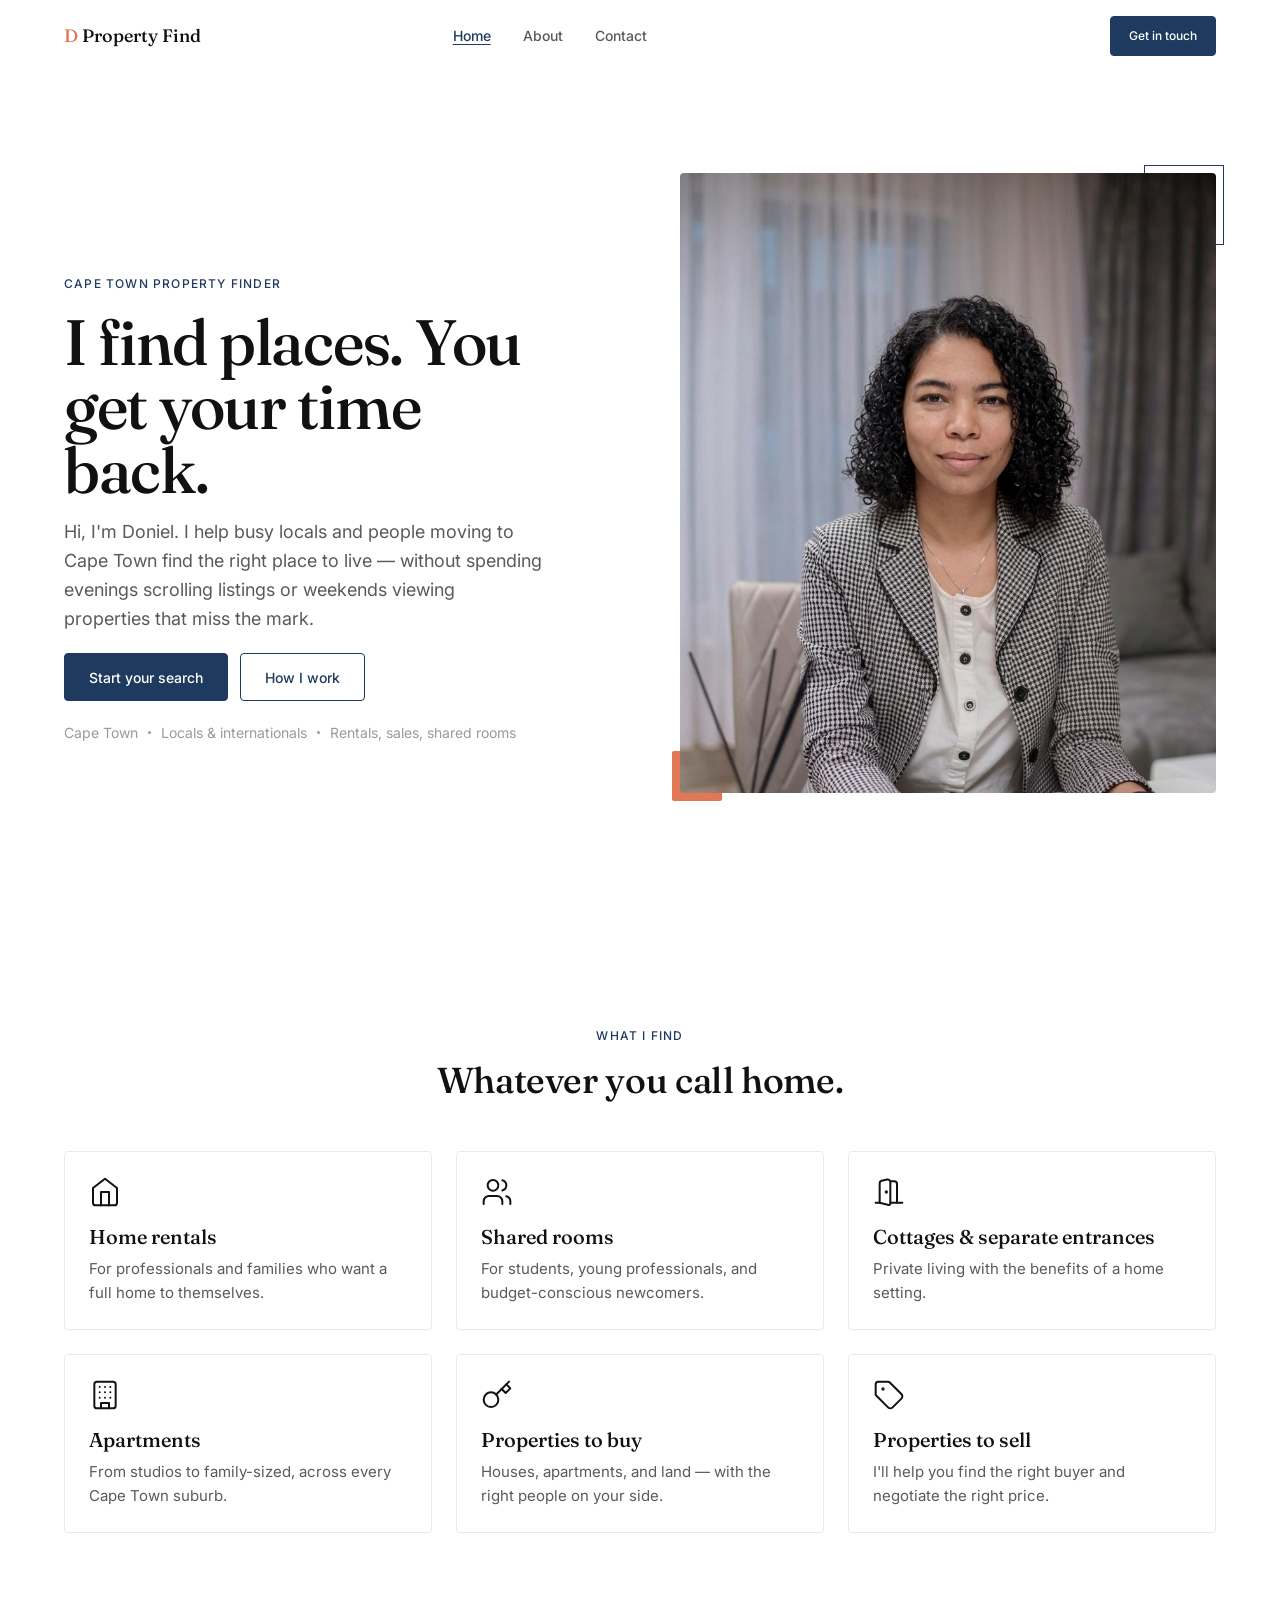
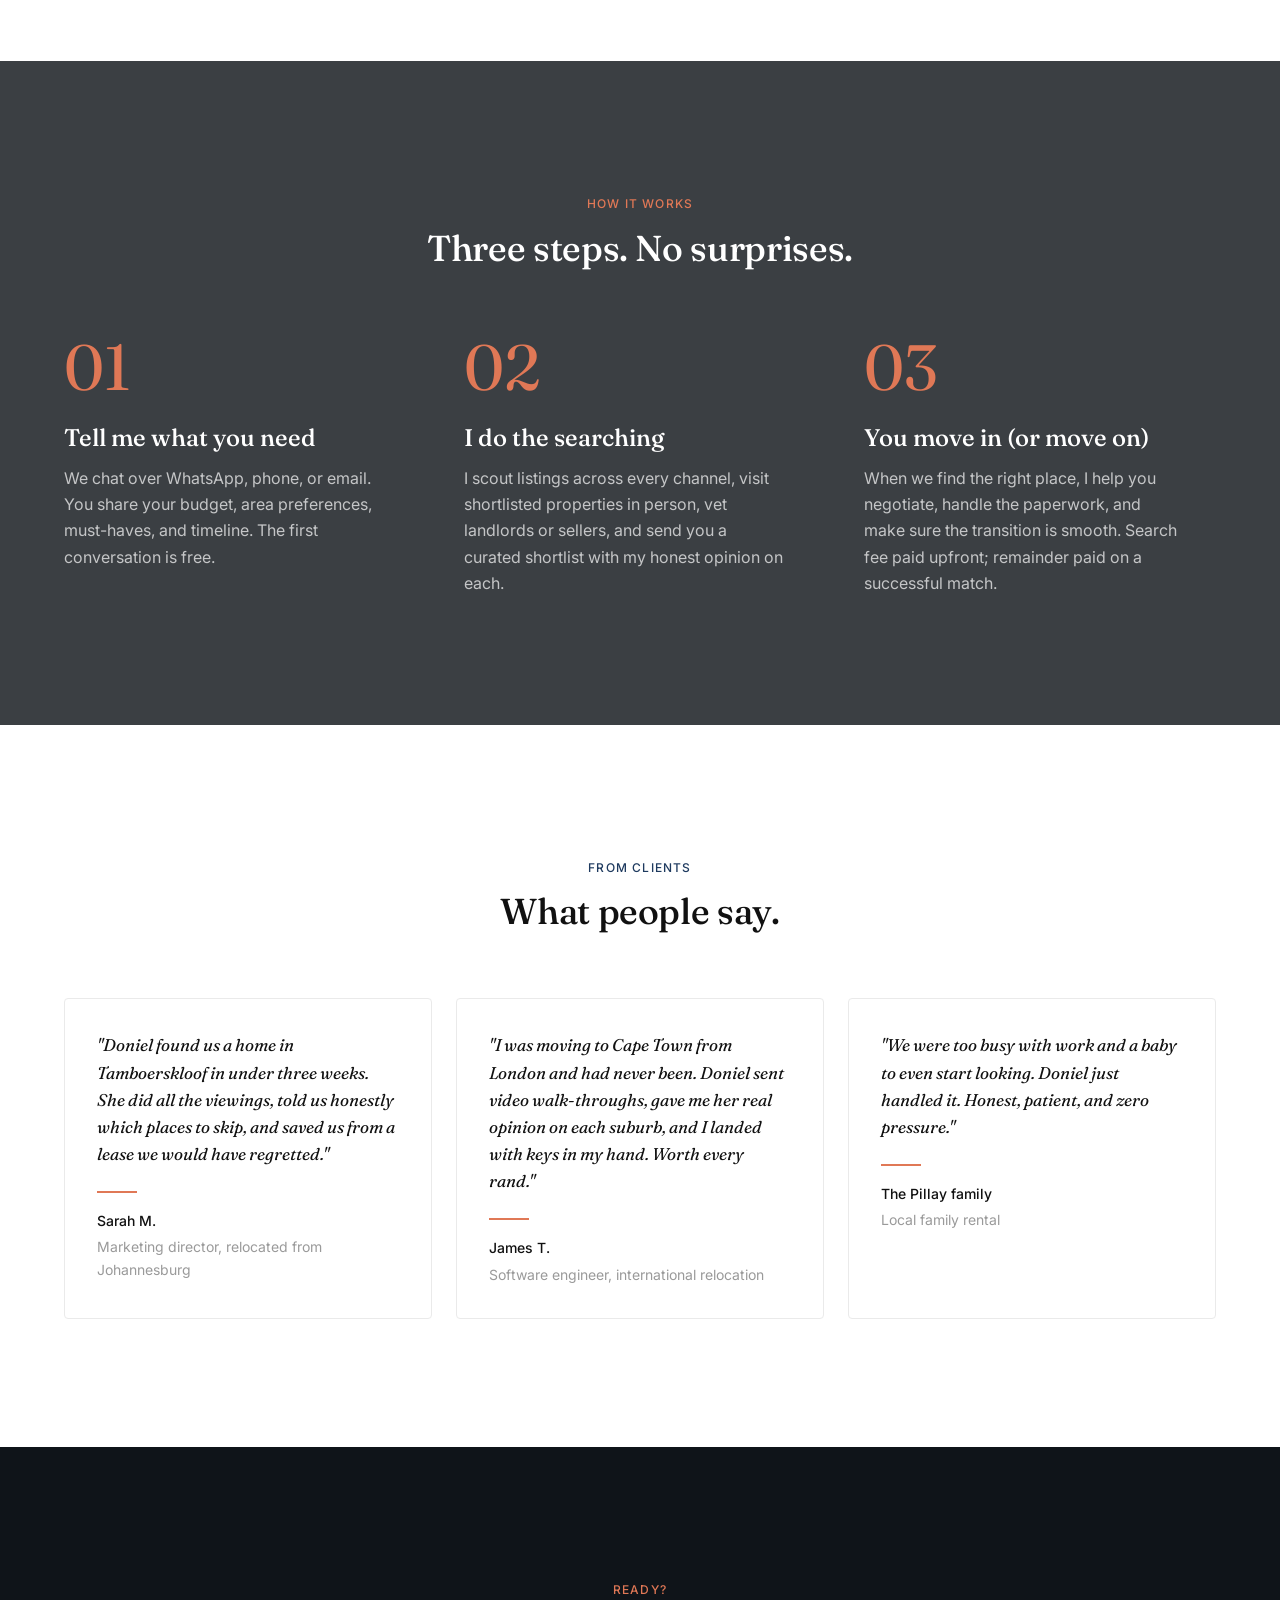
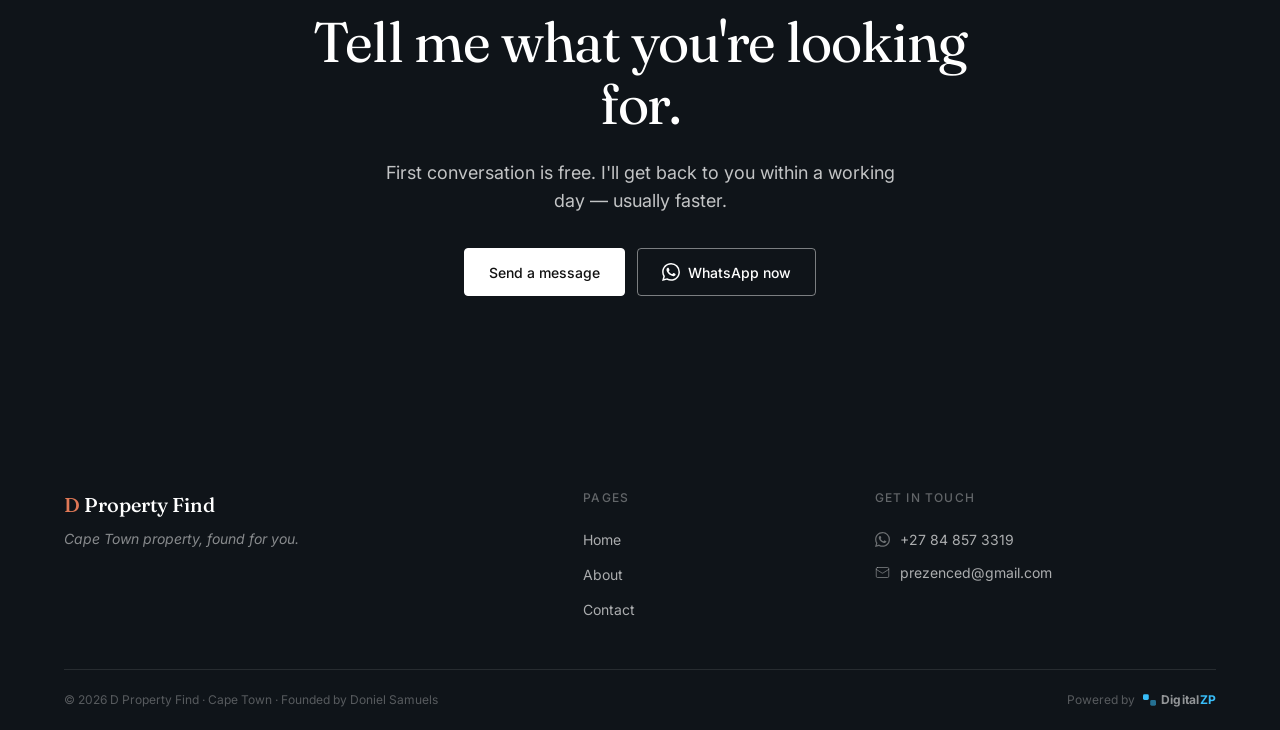
==== index.html @ 410ff862 "Initial commit: D Property Find static site Co-Authored-By: Claude Sonnet 4.6 <noreply@anthropic.com" ====
<!DOCTYPE html>
<html lang="en">
<head>
  <meta charset="UTF-8">
  <meta name="viewport" content="width=device-width, initial-scale=1.0">
  <title>D Property Find — Cape Town Property Search</title>
  <meta name="description" content="Doniel Samuels finds properties in Cape Town for you — rentals, shared rooms, apartments, homes to buy or sell. No searching, no stress.">

  <!-- Open Graph -->
  <meta property="og:type" content="website">
  <meta property="og:title" content="D Property Find — Cape Town Property Search">
  <meta property="og:description" content="Doniel personally finds properties for you in Cape Town. Rentals, shared rooms, apartments, homes to buy or sell. First conversation free.">
  <meta property="og:url" content="https://dspropertyfinder.co.za/">
  <meta property="og:image" content="https://images.pexels.com/photos/3769021/pexels-photo-3769021.jpeg?auto=compress&cs=tinysrgb&w=1200">

  <!-- Twitter Card -->
  <meta name="twitter:card" content="summary_large_image">
  <meta name="twitter:title" content="D Property Find — Cape Town Property Search">
  <meta name="twitter:description" content="Doniel personally finds properties for you in Cape Town. First conversation free.">

  <!-- Google Fonts -->
  <link rel="preconnect" href="https://fonts.googleapis.com">
  <link rel="preconnect" href="https://fonts.gstatic.com" crossorigin>
  <link href="https://fonts.googleapis.com/css2?family=Fraunces:opsz,wght@9..144,400;9..144,500;9..144,600&family=Inter:wght@400;500;600&display=swap" rel="stylesheet">

  <link rel="stylesheet" href="styles.css">

  <!-- Structured Data — LocalBusiness -->
  <script type="application/ld+json">
  {
    "@context": "https://schema.org",
    "@type": "LocalBusiness",
    "name": "D Property Find",
    "description": "Doniel Samuels personally finds properties in Cape Town — rentals, shared rooms, apartments, and homes to buy or sell.",
    "founder": {
      "@type": "Person",
      "name": "Doniel Samuels"
    },
    "telephone": "+27848573319",
    "email": "prezenced@gmail.com",
    "address": {
      "@type": "PostalAddress",
      "addressLocality": "Cape Town",
      "addressCountry": "ZA"
    },
    "areaServed": "Cape Town",
    "url": "https://dspropertyfinder.co.za/"
  }
  </script>
</head>
<body>

  <!-- ═══ NAVIGATION ═══ -->
  <header class="site-nav" id="site-nav">
    <div class="container nav-inner">
      <a href="index.html" class="nav-logo" aria-label="D Property Find — home">
        <span class="brand-d">D</span>&nbsp;Property Find
      </a>
      <nav class="nav-links" aria-label="Main navigation">
        <a href="index.html" class="nav-link active">Home</a>
        <a href="about.html" class="nav-link">About</a>
        <a href="contact.html" class="nav-link">Contact</a>
      </nav>
      <a href="contact.html" class="btn btn-primary btn-sm nav-cta">Get in touch</a>
      <button class="nav-hamburger" id="nav-hamburger" aria-label="Open menu" aria-expanded="false">
        <svg xmlns="http://www.w3.org/2000/svg" width="24" height="24" viewBox="0 0 24 24" fill="none" stroke="currentColor" stroke-width="1.5" stroke-linecap="round" stroke-linejoin="round" aria-hidden="true">
          <line x1="4" x2="20" y1="6" y2="6"/><line x1="4" x2="20" y1="12" y2="12"/><line x1="4" x2="20" y1="18" y2="18"/>
        </svg>
      </button>
    </div>
  </header>

  <!-- ═══ MOBILE MENU ═══ -->
  <div class="mobile-menu" id="mobile-menu" aria-hidden="true" role="dialog" aria-label="Navigation menu">
    <button class="mobile-menu-close" id="mobile-menu-close" aria-label="Close menu">
      <svg xmlns="http://www.w3.org/2000/svg" width="24" height="24" viewBox="0 0 24 24" fill="none" stroke="currentColor" stroke-width="1.5" stroke-linecap="round" stroke-linejoin="round" aria-hidden="true">
        <path d="M18 6 6 18"/><path d="m6 6 12 12"/>
      </svg>
    </button>
    <nav aria-label="Mobile navigation">
      <a href="index.html">Home</a>
      <a href="about.html">About</a>
      <a href="contact.html">Contact</a>
    </nav>
    <div class="mobile-menu-bottom">
      <a href="contact.html" class="btn btn-primary">Get in touch</a>
    </div>
  </div>

  <main>

    <!-- ═══ SECTION 1: HERO ═══ -->
    <section class="hero" aria-labelledby="hero-headline">
      <div class="container">
        <div class="hero-inner">

          <!-- Text column -->
          <div class="hero-text">
            <span class="kicker hero-kicker">Cape Town Property Finder</span>
            <h1 class="hero-headline" id="hero-headline">I find places. You get your time back.</h1>
            <p class="hero-subhead">Hi, I'm Doniel. I help busy locals and people moving to Cape Town find the right place to live — without spending evenings scrolling listings or weekends viewing properties that miss the mark.</p>
            <div class="hero-ctas">
              <a href="contact.html" class="btn btn-primary">Start your search</a>
              <a href="about.html" class="btn btn-secondary">How I work</a>
            </div>
            <p class="hero-tagline">
              <span>Cape Town</span>
              <span class="hero-tagline-sep" aria-hidden="true"></span>
              <span>Locals &amp; internationals</span>
              <span class="hero-tagline-sep" aria-hidden="true"></span>
              <span>Rentals, sales, shared rooms</span>
            </p>
          </div>

          <!-- Image column -->
          <div class="hero-image-col">
            <div class="hero-image-accent" aria-hidden="true"></div>
            <div class="hero-image-frame" aria-hidden="true"></div>
            <div class="hero-image-wrap">
              <img
                src="assets/D's image.png"
                alt="Doniel Samuels, founder of D Property Find"
                loading="eager"
              >
            </div>
          </div>

        </div>
      </div>
    </section>

    <!-- ═══ SECTION 2: WHAT I FIND ═══ -->
    <section class="section" aria-labelledby="property-types-heading">
      <div class="container">
        <header class="section-header reveal">
          <span class="kicker">What I Find</span>
          <h2 id="property-types-heading">Whatever you call home.</h2>
        </header>

        <div class="property-grid">

          <article class="card reveal">
            <div class="card-icon" aria-hidden="true">
              <svg xmlns="http://www.w3.org/2000/svg" width="32" height="32" viewBox="0 0 24 24" fill="none" stroke="currentColor" stroke-width="1.5" stroke-linecap="round" stroke-linejoin="round">
                <path d="m3 9 9-7 9 7v11a2 2 0 0 1-2 2H5a2 2 0 0 1-2-2z"/>
                <polyline points="9 22 9 12 15 12 15 22"/>
              </svg>
            </div>
            <h3 class="card-title">Home rentals</h3>
            <p class="card-desc">For professionals and families who want a full home to themselves.</p>
          </article>

          <article class="card reveal">
            <div class="card-icon" aria-hidden="true">
              <svg xmlns="http://www.w3.org/2000/svg" width="32" height="32" viewBox="0 0 24 24" fill="none" stroke="currentColor" stroke-width="1.5" stroke-linecap="round" stroke-linejoin="round">
                <path d="M16 21v-2a4 4 0 0 0-4-4H6a4 4 0 0 0-4 4v2"/>
                <circle cx="9" cy="7" r="4"/>
                <path d="M22 21v-2a4 4 0 0 0-3-3.87"/>
                <path d="M16 3.13a4 4 0 0 1 0 7.75"/>
              </svg>
            </div>
            <h3 class="card-title">Shared rooms</h3>
            <p class="card-desc">For students, young professionals, and budget-conscious newcomers.</p>
          </article>

          <article class="card reveal">
            <div class="card-icon" aria-hidden="true">
              <svg xmlns="http://www.w3.org/2000/svg" width="32" height="32" viewBox="0 0 24 24" fill="none" stroke="currentColor" stroke-width="1.5" stroke-linecap="round" stroke-linejoin="round">
                <path d="M13 4h3a2 2 0 0 1 2 2v14"/>
                <path d="M2 20h3"/>
                <path d="M13 20h9"/>
                <circle cx="10" cy="12" r="0.5" fill="currentColor"/>
                <path d="M13 4.562v16.157a1 1 0 0 1-1.242.97L5 20V5.562a2 2 0 0 1 1.515-1.94l4-1A2 2 0 0 1 13 4.561z"/>
              </svg>
            </div>
            <h3 class="card-title">Cottages &amp; separate entrances</h3>
            <p class="card-desc">Private living with the benefits of a home setting.</p>
          </article>

          <article class="card reveal">
            <div class="card-icon" aria-hidden="true">
              <svg xmlns="http://www.w3.org/2000/svg" width="32" height="32" viewBox="0 0 24 24" fill="none" stroke="currentColor" stroke-width="1.5" stroke-linecap="round" stroke-linejoin="round">
                <rect width="16" height="20" x="4" y="2" rx="2"/>
                <path d="M9 22v-4h6v4"/>
                <path d="M8 6h.01"/><path d="M16 6h.01"/><path d="M12 6h.01"/>
                <path d="M12 10h.01"/><path d="M12 14h.01"/>
                <path d="M16 10h.01"/><path d="M16 14h.01"/>
                <path d="M8 10h.01"/><path d="M8 14h.01"/>
              </svg>
            </div>
            <h3 class="card-title">Apartments</h3>
            <p class="card-desc">From studios to family-sized, across every Cape Town suburb.</p>
          </article>

          <article class="card reveal">
            <div class="card-icon" aria-hidden="true">
              <svg xmlns="http://www.w3.org/2000/svg" width="32" height="32" viewBox="0 0 24 24" fill="none" stroke="currentColor" stroke-width="1.5" stroke-linecap="round" stroke-linejoin="round">
                <circle cx="7.5" cy="15.5" r="5.5"/>
                <path d="m21 2-9.6 9.6"/>
                <path d="m15.5 7.5 3 3L22 7l-3-3"/>
              </svg>
            </div>
            <h3 class="card-title">Properties to buy</h3>
            <p class="card-desc">Houses, apartments, and land — with the right people on your side.</p>
          </article>

          <article class="card reveal">
            <div class="card-icon" aria-hidden="true">
              <svg xmlns="http://www.w3.org/2000/svg" width="32" height="32" viewBox="0 0 24 24" fill="none" stroke="currentColor" stroke-width="1.5" stroke-linecap="round" stroke-linejoin="round">
                <path d="M12.586 2.586A2 2 0 0 0 11.172 2H4a2 2 0 0 0-2 2v7.172a2 2 0 0 0 .586 1.414l8.704 8.704a2.426 2.426 0 0 0 3.42 0l6.58-6.58a2.426 2.426 0 0 0 0-3.42z"/>
                <circle cx="7.5" cy="7.5" r="0.5" fill="currentColor"/>
              </svg>
            </div>
            <h3 class="card-title">Properties to sell</h3>
            <p class="card-desc">I'll help you find the right buyer and negotiate the right price.</p>
          </article>

        </div>
      </div>
    </section>

    <!-- ═══ SECTION 3: HOW IT WORKS ═══ -->
    <section class="section section--photo" aria-labelledby="how-it-works-heading">
      <div class="container">
        <header class="section-header reveal">
          <span class="kicker">How It Works</span>
          <h2 id="how-it-works-heading">Three steps. No surprises.</h2>
        </header>

        <div class="steps-grid">

          <div class="reveal">
            <p class="step-number" aria-hidden="true">01</p>
            <h3 class="step-title">Tell me what you need</h3>
            <p class="step-desc">We chat over WhatsApp, phone, or email. You share your budget, area preferences, must-haves, and timeline. The first conversation is free.</p>
          </div>

          <div class="reveal">
            <p class="step-number" aria-hidden="true">02</p>
            <h3 class="step-title">I do the searching</h3>
            <p class="step-desc">I scout listings across every channel, visit shortlisted properties in person, vet landlords or sellers, and send you a curated shortlist with my honest opinion on each.</p>
          </div>

          <div class="reveal">
            <p class="step-number" aria-hidden="true">03</p>
            <h3 class="step-title">You move in (or move on)</h3>
            <p class="step-desc">When we find the right place, I help you negotiate, handle the paperwork, and make sure the transition is smooth. Search fee paid upfront; remainder paid on a successful match.</p>
          </div>

        </div>
      </div>
    </section>

    <!-- ═══ SECTION 4: TESTIMONIALS ═══ -->
    <!-- TODO: Replace with real client quotes -->
    <section class="section" aria-labelledby="testimonials-heading">
      <div class="container">
        <header class="section-header reveal">
          <span class="kicker">From Clients</span>
          <h2 id="testimonials-heading">What people say.</h2>
        </header>

        <div class="testimonials-grid">

          <article class="testimonial-card reveal">
            <blockquote class="testimonial-quote">
              "Doniel found us a home in Tamboerskloof in under three weeks. She did all the viewings, told us honestly which places to skip, and saved us from a lease we would have regretted."
            </blockquote>
            <div class="testimonial-divider" aria-hidden="true"></div>
            <p class="testimonial-name">Sarah M.</p>
            <p class="testimonial-context">Marketing director, relocated from Johannesburg</p>
          </article>

          <article class="testimonial-card reveal">
            <blockquote class="testimonial-quote">
              "I was moving to Cape Town from London and had never been. Doniel sent video walk-throughs, gave me her real opinion on each suburb, and I landed with keys in my hand. Worth every rand."
            </blockquote>
            <div class="testimonial-divider" aria-hidden="true"></div>
            <p class="testimonial-name">James T.</p>
            <p class="testimonial-context">Software engineer, international relocation</p>
          </article>

          <article class="testimonial-card reveal">
            <blockquote class="testimonial-quote">
              "We were too busy with work and a baby to even start looking. Doniel just handled it. Honest, patient, and zero pressure."
            </blockquote>
            <div class="testimonial-divider" aria-hidden="true"></div>
            <p class="testimonial-name">The Pillay family</p>
            <p class="testimonial-context">Local family rental</p>
          </article>

        </div>
      </div>
    </section>

    <!-- ═══ SECTION 5: FINAL CTA ═══ -->
    <section class="section section--dark" aria-labelledby="final-cta-heading">
      <div class="container">
        <div class="final-cta">
          <span class="kicker">Ready?</span>
          <h2 class="final-cta-headline" id="final-cta-heading">Tell me what you're looking for.</h2>
          <p class="final-cta-subhead">First conversation is free. I'll get back to you within a working day — usually faster.</p>
          <div class="final-cta-buttons">
            <a href="contact.html" class="btn btn-light">Send a message</a>
            <a href="https://wa.me/27848573319?text=Hi%20Doniel%2C%20I%20found%20you%20through%20your%20website." class="btn btn-outline-light" target="_blank" rel="noopener noreferrer">
              <svg xmlns="http://www.w3.org/2000/svg" width="18" height="18" viewBox="0 0 24 24" fill="currentColor" aria-hidden="true">
                <path d="M17.472 14.382c-.297-.149-1.758-.867-2.03-.967-.273-.099-.471-.148-.67.15-.197.297-.767.966-.94 1.164-.173.199-.347.223-.644.075-.297-.15-1.255-.463-2.39-1.475-.883-.788-1.48-1.761-1.653-2.059-.173-.297-.018-.458.13-.606.134-.133.298-.347.446-.52.149-.174.198-.298.298-.497.099-.198.05-.371-.025-.52-.075-.149-.669-1.612-.916-2.207-.242-.579-.487-.5-.669-.51-.173-.008-.371-.01-.57-.01-.198 0-.52.074-.792.372-.272.297-1.04 1.016-1.04 2.479 0 1.462 1.065 2.875 1.213 3.074.149.198 2.096 3.2 5.077 4.487.709.306 1.262.489 1.694.625.712.227 1.36.195 1.871.118.571-.085 1.758-.719 2.006-1.413.248-.694.248-1.289.173-1.413-.074-.124-.272-.198-.57-.347m-5.421 7.403h-.004a9.87 9.87 0 01-5.031-1.378l-.361-.214-3.741.982.998-3.648-.235-.374a9.86 9.86 0 01-1.51-5.26c.001-5.45 4.436-9.884 9.888-9.884 2.64 0 5.122 1.03 6.988 2.898a9.825 9.825 0 012.893 6.994c-.003 5.45-4.437 9.884-9.885 9.884m8.413-18.297A11.815 11.815 0 0012.05 0C5.495 0 .16 5.335.157 11.892c0 2.096.547 4.142 1.588 5.945L.057 24l6.305-1.654a11.882 11.882 0 005.683 1.448h.005c6.554 0 11.89-5.335 11.893-11.893a11.821 11.821 0 00-3.48-8.413z"/>
              </svg>
              WhatsApp now
            </a>
          </div>
        </div>
      </div>
    </section>

  </main>

  <!-- ═══ FOOTER ═══ -->
  <footer class="site-footer">
    <div class="container">
      <div class="footer-grid">

        <div>
          <p class="footer-brand-name"><span class="brand-d">D</span>&nbsp;Property Find</p>
          <p class="footer-tagline">Cape Town property, found for you.</p>
        </div>

        <div>
          <p class="footer-col-heading">Pages</p>
          <nav class="footer-links" aria-label="Footer navigation">
            <a href="index.html">Home</a>
            <a href="about.html">About</a>
            <a href="contact.html">Contact</a>
          </nav>
        </div>

        <div>
          <p class="footer-col-heading">Get in touch</p>
          <div class="footer-contact-items">
            <a href="https://wa.me/27848573319" class="footer-contact-item" target="_blank" rel="noopener noreferrer">
              <svg xmlns="http://www.w3.org/2000/svg" width="16" height="16" viewBox="0 0 24 24" fill="currentColor" aria-hidden="true">
                <path d="M17.472 14.382c-.297-.149-1.758-.867-2.03-.967-.273-.099-.471-.148-.67.15-.197.297-.767.966-.94 1.164-.173.199-.347.223-.644.075-.297-.15-1.255-.463-2.39-1.475-.883-.788-1.48-1.761-1.653-2.059-.173-.297-.018-.458.13-.606.134-.133.298-.347.446-.52.149-.174.198-.298.298-.497.099-.198.05-.371-.025-.52-.075-.149-.669-1.612-.916-2.207-.242-.579-.487-.5-.669-.51-.173-.008-.371-.01-.57-.01-.198 0-.52.074-.792.372-.272.297-1.04 1.016-1.04 2.479 0 1.462 1.065 2.875 1.213 3.074.149.198 2.096 3.2 5.077 4.487.709.306 1.262.489 1.694.625.712.227 1.36.195 1.871.118.571-.085 1.758-.719 2.006-1.413.248-.694.248-1.289.173-1.413-.074-.124-.272-.198-.57-.347m-5.421 7.403h-.004a9.87 9.87 0 01-5.031-1.378l-.361-.214-3.741.982.998-3.648-.235-.374a9.86 9.86 0 01-1.51-5.26c.001-5.45 4.436-9.884 9.888-9.884 2.64 0 5.122 1.03 6.988 2.898a9.825 9.825 0 012.893 6.994c-.003 5.45-4.437 9.884-9.885 9.884m8.413-18.297A11.815 11.815 0 0012.05 0C5.495 0 .16 5.335.157 11.892c0 2.096.547 4.142 1.588 5.945L.057 24l6.305-1.654a11.882 11.882 0 005.683 1.448h.005c6.554 0 11.89-5.335 11.893-11.893a11.821 11.821 0 00-3.48-8.413z"/>
              </svg>
              +27 84 857 3319
            </a>
            <a href="mailto:prezenced@gmail.com" class="footer-contact-item">
              <svg xmlns="http://www.w3.org/2000/svg" width="16" height="16" viewBox="0 0 24 24" fill="none" stroke="currentColor" stroke-width="1.5" stroke-linecap="round" stroke-linejoin="round" aria-hidden="true">
                <rect width="20" height="16" x="2" y="4" rx="2"/>
                <path d="m22 7-8.97 5.7a1.94 1.94 0 0 1-2.06 0L2 7"/>
              </svg>
              prezenced@gmail.com
            </a>
          </div>
        </div>

      </div>
      <div class="footer-bottom">
        <p>© 2026 D Property Find · Cape Town · Founded by Doniel Samuels</p>
        <p class="powered-by">Powered by
          <a href="https://digitalzp.com" class="powered-by-logo" target="_blank" rel="noopener noreferrer">
            <svg width="13" height="12" viewBox="0 0 18 16" fill="none" aria-hidden="true">
              <rect x="0" y="0" width="8" height="8" rx="2" fill="#38BDF8"/>
              <rect x="10" y="8" width="8" height="8" rx="2" fill="#38BDF8" fill-opacity="0.55"/>
            </svg>
            <span>Digital<span class="powered-by-zp">ZP</span></span>
          </a>
        </p>
      </div>
    </div>
  </footer>

  <script src="script.js"></script>
</body>
</html>
---- styles.css ----
/* =============================================================
   D Property Find — styles.css
   =============================================================
   1.  Variables & Custom Properties
   2.  Reset & Base
   3.  Typography
   4.  Layout
   5.  Navigation
   6.  Mobile Menu Overlay
   7.  Footer
   8.  Buttons
   9.  Cards
   10. Form Elements
   11. Animations & Motion
   12. Home Page
   13. About Page
   14. Contact Page
   15. Thank You & 404 Pages
   16. Utilities
   17. Responsive — Tablet (≤ 1024px)
   18. Responsive — Mobile (≤ 640px)
   ============================================================= */

/* ─────────────────────────────────────────────────────────────
   1. Variables & Custom Properties
───────────────────────────────────────────────────────────── */
:root {
  --bg: #FFFFFF;
  --bg-subtle: #FAFAFA;
  --bg-deep: #0F1419;

  --ink: #111111;
  --ink-secondary: #5A5A5A;
  --ink-tertiary: #9A9A9A;
  --ink-inverse: #FFFFFF;

  --line: #EAEAEA;
  --line-strong: #D4D4D4;

  --accent: #1E3A5F;
  --accent-hover: #15293F;
  --accent-soft: #E07856;

  --font-serif: 'Fraunces', Georgia, serif;
  --font-sans: 'Inter', system-ui, -apple-system, sans-serif;

  --text-display: 4.5rem;
  --text-h1: 3rem;
  --text-h2: 2.25rem;
  --text-h3: 1.5rem;
  --text-h4: 1.25rem;
  --text-body-lg: 1.125rem;
  --text-body: 1rem;
  --text-sm: 0.875rem;
  --text-xs: 0.75rem;

  --container: 1440px;
  --radius: 4px;
  --ease: 200ms ease;

  --pad-x:      clamp(24px, 5vw, 80px);
  --section-pad: clamp(80px, 10vw, 160px);

  --space-4: 24px;
  --space-5: 40px;
  --space-6: 56px;
  --space-7: 80px;
}

/* ─────────────────────────────────────────────────────────────
   2. Reset & Base
───────────────────────────────────────────────────────────── */
*, *::before, *::after {
  box-sizing: border-box;
  margin: 0;
  padding: 0;
}

html {
  scroll-behavior: smooth;
  -webkit-text-size-adjust: 100%;
}

body {
  font-family: var(--font-sans);
  font-size: var(--text-body);
  line-height: 1.65;
  color: var(--ink);
  background: var(--bg);
  -webkit-font-smoothing: antialiased;
  -moz-osx-font-smoothing: grayscale;
}

img {
  display: block;
  max-width: 100%;
  height: auto;
}

a { color: inherit; text-decoration: none; }
ul, ol { list-style: none; }
button { cursor: pointer; border: none; background: none; font: inherit; }
input, select, textarea { font: inherit; }

:focus-visible {
  outline: 2px solid var(--accent);
  outline-offset: 2px;
  border-radius: var(--radius);
}

/* ─────────────────────────────────────────────────────────────
   3. Typography
───────────────────────────────────────────────────────────── */
h1, h2, h3, h4, h5, h6 {
  font-family: var(--font-serif);
  font-weight: 500;
  line-height: 1.25;
  color: var(--ink);
}

p { line-height: 1.65; }

.kicker {
  display: inline-block;
  font-family: var(--font-sans);
  font-size: var(--text-xs);
  font-weight: 500;
  letter-spacing: 0.1em;
  text-transform: uppercase;
  color: var(--accent);
  margin-bottom: 12px;
}

/* ─────────────────────────────────────────────────────────────
   4. Layout
───────────────────────────────────────────────────────────── */
.container {
  width: 100%;
  max-width: var(--container);
  margin: 0 auto;
  padding: 0 var(--pad-x);
}

.section { padding: var(--section-pad) 0; }
.section--subtle { background: var(--bg-subtle); }
.section--dark { background: var(--bg-deep); color: var(--ink-inverse); }

/* Photo background — used for How It Works section */
/* Pexels: aerial Cape Town coastal view — ID 1591373 by Sander Wehkamp */
.section--photo {
  position: relative;
  background-image: url('https://images.pexels.com/photos/1591373/pexels-photo-1591373.jpeg?auto=compress&cs=tinysrgb&w=1920');
  background-size: cover;
  background-position: center;
  background-attachment: fixed;
  isolation: isolate;
}

/* Dark overlay — lets text breathe without losing the photo beneath */
.section--photo::before {
  content: '';
  position: absolute;
  inset: 0;
  background: rgba(10, 15, 20, 0.80);
  z-index: -1;
}

/* All content sits above the overlay */
.section--photo .container { position: relative; }

/* Text colour overrides */
.section--photo .kicker           { color: var(--accent-soft); }
.section--photo .section-header h2 { color: var(--ink-inverse); }
.section--photo .step-number      { color: var(--accent-soft); }
.section--photo .step-title       { color: var(--ink-inverse); }
.section--photo .step-desc        { color: rgba(255, 255, 255, 0.70); }

/* Disable fixed attachment on mobile — avoids Safari jank */
@media (max-width: 768px) {
  .section--photo { background-attachment: scroll; }
}

.section-header {
  text-align: center;
  margin-bottom: 48px;
}

.section-header h2 {
  font-size: var(--text-h2);
  letter-spacing: -0.01em;
}

/* ─────────────────────────────────────────────────────────────
   5. Navigation
───────────────────────────────────────────────────────────── */
.site-nav {
  position: sticky;
  top: 0;
  z-index: 100;
  background: var(--bg);
  border-bottom: 1px solid transparent;
  transition: border-color var(--ease);
}

.site-nav.scrolled { border-bottom-color: var(--line); }

.nav-inner {
  display: flex;
  align-items: center;
  gap: 40px;
  height: 72px;
}

.nav-logo {
  display: flex;
  align-items: baseline;
  gap: 0;
  font-family: var(--font-serif);
  font-size: 1.125rem;
  font-weight: 500;
  color: var(--ink);
  white-space: nowrap;
  flex-shrink: 0;
  text-decoration: none;
}

.nav-logo-text { position: relative; }

.nav-logo-dot {
  display: inline-block;
  width: 6px;
  height: 6px;
  border-radius: 50%;
  background: var(--accent-soft);
  margin: 0 1px 0 0;
  position: relative;
  top: -1px;
  flex-shrink: 0;
}

/* Orange "D" in brand name */
.brand-d { color: var(--accent-soft); }

.nav-links {
  display: flex;
  align-items: center;
  gap: 32px;
  margin: 0 auto;
}

.nav-link {
  font-size: var(--text-sm);
  font-weight: 500;
  color: var(--ink-secondary);
  transition: color var(--ease);
}

.nav-link:hover { color: var(--accent); }

.nav-link.active {
  color: var(--accent);
  text-decoration: underline;
  text-underline-offset: 3px;
}

.nav-cta { margin-left: auto; flex-shrink: 0; }

.nav-hamburger {
  display: none;
  align-items: center;
  justify-content: center;
  width: 40px;
  height: 40px;
  color: var(--ink);
  margin-left: auto;
}

/* ─────────────────────────────────────────────────────────────
   6. Mobile Menu Overlay
───────────────────────────────────────────────────────────── */
.mobile-menu {
  position: fixed;
  inset: 0;
  z-index: 200;
  background: var(--bg);
  display: flex;
  flex-direction: column;
  align-items: center;
  justify-content: center;
  opacity: 0;
  pointer-events: none;
  transform: translateY(-8px);
  transition: opacity 300ms ease, transform 300ms ease;
}

.mobile-menu.is-open {
  opacity: 1;
  pointer-events: auto;
  transform: translateY(0);
}

.mobile-menu-close {
  position: absolute;
  top: 20px;
  right: 24px;
  display: flex;
  align-items: center;
  justify-content: center;
  width: 44px;
  height: 44px;
  color: var(--ink);
}

.mobile-menu nav {
  display: flex;
  flex-direction: column;
  align-items: center;
  gap: 40px;
}

.mobile-menu nav a {
  font-family: var(--font-serif);
  font-size: var(--text-h2);
  font-weight: 500;
  color: var(--ink);
  transition: color var(--ease);
}

.mobile-menu nav a:hover { color: var(--accent); }

.mobile-menu-bottom {
  position: absolute;
  bottom: 48px;
}

/* ─────────────────────────────────────────────────────────────
   7. Footer
───────────────────────────────────────────────────────────── */
.site-footer {
  background: var(--bg-deep);
  color: var(--ink-inverse);
  padding: 64px 0 0;
}

.footer-grid {
  display: grid;
  grid-template-columns: 2fr 1fr 1.5fr;
  gap: 64px;
  padding-bottom: 48px;
  border-bottom: 1px solid rgba(255,255,255,0.1);
}

.footer-brand-name {
  font-family: var(--font-serif);
  font-size: var(--text-h4);
  font-weight: 500;
  color: var(--ink-inverse);
  margin-bottom: 6px;
  display: flex;
  align-items: baseline;
  gap: 0;
}

.footer-tagline {
  font-size: var(--text-sm);
  color: rgba(255,255,255,0.5);
  font-style: italic;
  margin-top: 6px;
}

.footer-col-heading {
  font-size: var(--text-xs);
  font-weight: 500;
  letter-spacing: 0.1em;
  text-transform: uppercase;
  color: rgba(255,255,255,0.35);
  margin-bottom: 20px;
}

.footer-links {
  display: flex;
  flex-direction: column;
  gap: 12px;
}

.footer-links a {
  font-size: var(--text-sm);
  color: rgba(255,255,255,0.65);
  transition: color var(--ease);
}

.footer-links a:hover { color: var(--ink-inverse); }

.footer-contact-items {
  display: flex;
  flex-direction: column;
  gap: 10px;
}

.footer-contact-item {
  display: flex;
  align-items: center;
  gap: 10px;
  font-size: var(--text-sm);
  color: rgba(255,255,255,0.65);
  transition: color var(--ease);
}

.footer-contact-item:hover { color: var(--ink-inverse); }

.footer-contact-item svg {
  flex-shrink: 0;
  width: 15px;
  height: 15px;
  opacity: 0.6;
}

.footer-wa-btn {
  display: inline-flex;
  align-items: center;
  gap: 8px;
  margin-top: 20px;
  padding: 10px 16px;
  border: 1px solid rgba(255,255,255,0.18);
  border-radius: var(--radius);
  font-size: var(--text-sm);
  font-weight: 500;
  color: var(--ink-inverse);
  transition: background var(--ease), border-color var(--ease);
}

.footer-wa-btn:hover {
  background: rgba(255,255,255,0.07);
  border-color: rgba(255,255,255,0.35);
}

.footer-bottom {
  padding: 20px 0;
  font-size: var(--text-xs);
  color: rgba(255,255,255,0.3);
  display: flex;
  align-items: center;
  justify-content: space-between;
  gap: 16px;
  flex-wrap: wrap;
}

.powered-by {
  display: inline-flex;
  align-items: center;
  gap: 6px;
  color: rgba(255,255,255,0.3);
}

.powered-by-logo {
  display: inline-flex;
  align-items: center;
  gap: 5px;
  margin-left: 2px;
  font-weight: 700;
  letter-spacing: 0.02em;
  color: rgba(255,255,255,0.55);
  text-decoration: none;
  transition: opacity 200ms ease;
}
.powered-by-logo:hover { opacity: 0.75; }

.powered-by-zp {
  color: #38BDF8;
}

/* ─────────────────────────────────────────────────────────────
   8. Buttons
───────────────────────────────────────────────────────────── */
.btn {
  display: inline-flex;
  align-items: center;
  justify-content: center;
  gap: 8px;
  padding: 0 24px;
  height: 48px;
  border-radius: var(--radius);
  font-family: var(--font-sans);
  font-size: var(--text-sm);
  font-weight: 500;
  transition: background var(--ease), color var(--ease), border-color var(--ease);
  white-space: nowrap;
  cursor: pointer;
  border: 1px solid transparent;
}

.btn-primary {
  background: var(--accent);
  color: var(--ink-inverse);
  border-color: var(--accent);
}

.btn-primary:hover {
  background: var(--accent-hover);
  border-color: var(--accent-hover);
}

.btn-secondary {
  background: transparent;
  color: var(--accent);
  border-color: var(--accent);
}

.btn-secondary:hover {
  background: var(--accent);
  color: var(--ink-inverse);
}

.btn-light {
  background: var(--bg);
  color: var(--ink);
  border-color: var(--bg);
}

.btn-light:hover { background: rgba(255,255,255,0.88); }

.btn-outline-light {
  background: transparent;
  color: var(--ink-inverse);
  border-color: rgba(255,255,255,0.45);
}

.btn-outline-light:hover {
  border-color: var(--ink-inverse);
  background: rgba(255,255,255,0.07);
}

.btn-sm { height: 40px; padding: 0 18px; font-size: var(--text-xs); }
.btn-lg { height: 56px; padding: 0 32px; font-size: var(--text-body); }
.btn-full { width: 100%; }

/* ─────────────────────────────────────────────────────────────
   9. Cards
───────────────────────────────────────────────────────────── */
.card {
  background: var(--bg);
  border: 1px solid var(--line);
  border-radius: var(--radius);
  padding: 24px;
  transition: border-color var(--ease), transform var(--ease);
}

.card:hover {
  border-color: var(--line-strong);
  transform: translateY(-2px);
}

.card-icon {
  width: 32px;
  height: 32px;
  color: var(--ink);
  margin-bottom: 16px;
}

.card-title {
  font-family: var(--font-serif);
  font-size: var(--text-h4);
  font-weight: 500;
  margin-bottom: 8px;
  color: var(--ink);
}

.card-desc {
  font-size: 0.9375rem;
  color: var(--ink-secondary);
  line-height: 1.6;
}

/* ─────────────────────────────────────────────────────────────
   10. Form Elements
───────────────────────────────────────────────────────────── */
.form-group {
  display: flex;
  flex-direction: column;
  gap: 8px;
  margin-bottom: 24px;
}

.form-label {
  font-size: var(--text-sm);
  font-weight: 500;
  color: var(--ink);
  display: flex;
  align-items: center;
  gap: 6px;
}

.label-required {
  display: inline-block;
  width: 5px;
  height: 5px;
  border-radius: 50%;
  background: var(--accent-soft);
  flex-shrink: 0;
}

.form-input,
.form-select,
.form-textarea {
  width: 100%;
  padding: 12px 16px;
  border: 1px solid var(--line);
  border-radius: var(--radius);
  font-size: var(--text-body);
  color: var(--ink);
  background: var(--bg);
  transition: border-color var(--ease);
  appearance: none;
  -webkit-appearance: none;
}

.form-input,
.form-select { height: 48px; }

.form-input::placeholder,
.form-textarea::placeholder { color: var(--ink-tertiary); }

.form-input:focus,
.form-select:focus,
.form-textarea:focus {
  outline: none;
  border-color: var(--accent);
}

.form-select-wrap { position: relative; }

.form-select-wrap::after {
  content: '';
  position: absolute;
  right: 16px;
  top: 50%;
  transform: translateY(-50%);
  width: 0;
  height: 0;
  border-left: 4px solid transparent;
  border-right: 4px solid transparent;
  border-top: 5px solid var(--ink-tertiary);
  pointer-events: none;
}

.form-textarea { height: auto; resize: vertical; min-height: 120px; }

.checkbox-group {
  display: flex;
  flex-direction: column;
  gap: 10px;
  padding-left: 12px;
}

.checkbox-item {
  display: flex;
  align-items: center;
  gap: 10px;
  cursor: pointer;
  font-size: var(--text-sm);
  color: var(--ink);
}

.checkbox-item input[type="checkbox"] {
  width: 18px;
  height: 18px;
  border: 1px solid var(--line-strong);
  border-radius: 3px;
  appearance: none;
  -webkit-appearance: none;
  cursor: pointer;
  flex-shrink: 0;
  transition: background var(--ease), border-color var(--ease);
  position: relative;
}

.checkbox-item input[type="checkbox"]:checked {
  background: var(--accent);
  border-color: var(--accent);
}

.checkbox-item input[type="checkbox"]:checked::after {
  content: '';
  position: absolute;
  top: 2px;
  left: 5px;
  width: 5px;
  height: 9px;
  border: 2px solid white;
  border-top: none;
  border-left: none;
  transform: rotate(45deg);
}

.form-error {
  font-size: var(--text-xs);
  color: var(--accent-soft);
  display: none;
}

.form-error.visible { display: block; }

.form-input.has-error,
.form-select.has-error,
.form-textarea.has-error { border-color: var(--accent-soft); }

/* ─────────────────────────────────────────────────────────────
   11. Animations & Motion
───────────────────────────────────────────────────────────── */
.reveal {
  opacity: 0;
  transform: translateY(16px);
  transition: opacity 700ms ease-out, transform 700ms ease-out;
}

.reveal.is-visible {
  opacity: 1;
  transform: translateY(0);
}

@media (prefers-reduced-motion: reduce) {
  .reveal {
    opacity: 1;
    transform: none;
    transition: none;
  }
  *, *::before, *::after {
    transition-duration: 0.01ms !important;
    animation-duration: 0.01ms !important;
  }
}

/* ─────────────────────────────────────────────────────────────
   12. Home Page
───────────────────────────────────────────────────────────── */

/* — Hero — */
.hero {
  min-height: calc(100vh - 80px);
  display: flex;
  align-items: center;
  padding: 32px 0;
}

.hero-inner {
  display: grid;
  grid-template-columns: 1fr 1fr;
  gap: 80px;
  align-items: center;
}

.hero-text { padding-top: 48px; }

.hero-kicker { margin-bottom: 16px; }

.hero-headline {
  font-family: var(--font-serif);
  font-size: clamp(2.25rem, 5vw, 4rem);
  font-weight: 500;
  line-height: 1.0;
  letter-spacing: -0.02em;
  color: var(--ink);
  max-width: 12ch;
  margin-bottom: 16px;
}

.hero-subhead {
  font-size: var(--text-body-lg);
  color: var(--ink-secondary);
  line-height: 1.6;
  max-width: 480px;
  margin-bottom: 20px;
}

.hero-ctas {
  display: flex;
  gap: 12px;
  align-items: center;
  margin-bottom: 20px;
}

.hero-tagline {
  font-size: var(--text-sm);
  color: var(--ink-tertiary);
  display: flex;
  align-items: center;
  gap: 10px;
  flex-wrap: wrap;
}

.hero-tagline-sep {
  width: 3px;
  height: 3px;
  border-radius: 50%;
  background: var(--ink-tertiary);
  display: inline-block;
  flex-shrink: 0;
}

/* Hero image column — isolation:isolate contains the z-index stack */
.hero-image-col {
  position: relative;
  isolation: isolate;
}

/* Image sits on top (z-index: 1) */
.hero-image-wrap {
  position: relative;
  z-index: 1;
  width: 100%;
}

.hero-image-wrap img {
  width: 100%;
  height: 620px;
  max-height: 620px;
  object-fit: cover;
  object-position: top center;
  border-radius: var(--radius);
}

/* Coral square — z-index: 0 puts it behind the image (z-index: 1).
   Offset -8px mirrors the blue frame, making it mostly hidden behind
   the image with just a sliver peeking out at the bottom-left corner. */
.hero-image-accent {
  position: absolute;
  bottom: -8px;
  left: -8px;
  width: 50px;
  height: 50px;
  background: var(--accent-soft);
  z-index: 0;
  border-radius: 2px;
}

/* Blue border frame — z-index: 0, same rule, peeks from top-right */
.hero-image-frame {
  position: absolute;
  top: -8px;
  right: -8px;
  width: 80px;
  height: 80px;
  border: 1px solid var(--accent);
  z-index: 0;
}

/* — Property type grid — */
.property-grid {
  display: grid;
  grid-template-columns: repeat(3, 1fr);
  gap: 24px;
  margin-top: 48px;
}

/* — How it works — */
.steps-grid {
  display: grid;
  grid-template-columns: repeat(3, 1fr);
  gap: 48px;
  margin-top: 64px;
}

.step-number {
  font-family: var(--font-serif);
  font-size: 4rem;
  font-weight: 400;
  line-height: 1;
  color: var(--accent);
  margin-bottom: 24px;
}

.step-title {
  font-family: var(--font-serif);
  font-size: var(--text-h3);
  font-weight: 500;
  margin-bottom: 12px;
  color: var(--ink);
}

.step-desc {
  font-size: var(--text-body);
  color: var(--ink-secondary);
  line-height: 1.65;
  max-width: 320px;
}

/* — Testimonials — */
.testimonials-grid {
  display: grid;
  grid-template-columns: repeat(3, 1fr);
  gap: 24px;
  margin-top: 64px;
}

.testimonial-card {
  background: var(--bg);
  border: 1px solid var(--line);
  border-radius: var(--radius);
  padding: 32px;
}

.testimonial-quote {
  font-family: var(--font-serif);
  font-size: 1.0625rem;
  font-weight: 400;
  font-style: italic;
  line-height: 1.6;
  color: var(--ink);
  margin-bottom: 24px;
}

.testimonial-divider {
  width: 40px;
  height: 2px;
  background: var(--accent-soft);
  margin-bottom: 16px;
}

.testimonial-name {
  font-size: var(--text-sm);
  font-weight: 500;
  color: var(--ink);
  margin-bottom: 3px;
}

.testimonial-context {
  font-size: var(--text-sm);
  color: var(--ink-tertiary);
}

/* — Final CTA (dark) — */
.final-cta {
  text-align: center;
  max-width: 720px;
  margin: 0 auto;
}

.final-cta .kicker { color: var(--accent-soft); }

.final-cta-headline {
  font-family: var(--font-serif);
  font-size: clamp(2rem, 4.5vw, 3.5rem);
  font-weight: 400;
  line-height: 1.1;
  letter-spacing: -0.02em;
  color: var(--ink-inverse);
  margin-bottom: 24px;
}

.final-cta-subhead {
  font-size: var(--text-body-lg);
  color: rgba(255,255,255,0.75);
  max-width: 520px;
  margin: 0 auto 32px;
  line-height: 1.6;
}

.final-cta-buttons {
  display: flex;
  gap: 12px;
  justify-content: center;
}

/* ─────────────────────────────────────────────────────────────
   13. About Page
───────────────────────────────────────────────────────────── */
.page-hero {
  padding: 96px 0 64px;
}

.page-hero-headline {
  font-family: var(--font-serif);
  font-size: clamp(2rem, 5vw, 3.5rem);
  font-weight: 500;
  letter-spacing: -0.02em;
  line-height: 1.1;
  color: var(--ink);
  margin-bottom: 20px;
}

.page-hero-subhead {
  font-size: var(--text-body-lg);
  color: var(--ink-secondary);
  line-height: 1.6;
}

.story-section { padding: 64px 0 128px; }

.story-grid {
  display: grid;
  grid-template-columns: 5fr 7fr;
  gap: 80px;
  align-items: center;
}

.story-image-wrap img {
  width: 100%;
  aspect-ratio: 4/5;
  object-fit: cover;
  object-position: top center;
  border-radius: var(--radius);
}

.story-text p {
  font-size: 1.0625rem;
  line-height: 1.75;
  color: var(--ink);
  margin-bottom: 20px;
}

.story-text p:last-child { margin-bottom: 0; }

.values-grid {
  display: grid;
  grid-template-columns: repeat(3, 1fr);
  gap: 48px;
  margin-top: 64px;
}

.value-title {
  font-family: var(--font-serif);
  font-size: var(--text-h3);
  font-weight: 500;
  margin-bottom: 12px;
  color: var(--ink);
}

.value-desc {
  font-size: var(--text-body);
  color: var(--ink-secondary);
  line-height: 1.65;
}

.closing-cta {
  text-align: center;
  max-width: 600px;
  margin: 0 auto;
}

.closing-cta-headline {
  font-family: var(--font-serif);
  font-size: var(--text-h2);
  font-weight: 500;
  color: var(--ink);
  margin-bottom: 16px;
}

.closing-cta-subhead {
  font-size: 1.0625rem;
  color: var(--ink-secondary);
  margin-bottom: 32px;
  line-height: 1.6;
}

.closing-cta-buttons {
  display: flex;
  gap: 12px;
  justify-content: center;
}

/* ─────────────────────────────────────────────────────────────
   14. Contact Page
───────────────────────────────────────────────────────────── */
.contact-section { padding: 0 0 128px; }

.contact-grid {
  display: grid;
  grid-template-columns: 7fr 5fr;
  gap: 80px;
  align-items: start;
}

.contact-card {
  background: var(--bg-subtle);
  border-radius: var(--radius);
  padding: 32px;
  position: sticky;
  top: 96px;
}

.contact-card-portrait {
  width: 80px;
  height: 80px;
  border-radius: 50%;
  object-fit: cover;
  object-position: top center;
  margin-bottom: 16px;
}

.contact-card-heading {
  font-family: var(--font-serif);
  font-size: var(--text-h3);
  font-weight: 500;
  margin-bottom: 24px;
  color: var(--ink);
}

.contact-rows {
  display: flex;
  flex-direction: column;
  gap: 4px;
  margin-bottom: 24px;
}

.contact-row {
  display: flex;
  align-items: center;
  gap: 10px;
  padding: 10px 12px;
  border-radius: var(--radius);
  font-size: var(--text-sm);
  color: var(--ink-secondary);
  transition: background var(--ease), color var(--ease);
  text-decoration: none;
  margin: 0 -12px;
}

.contact-row:hover { background: var(--bg); color: var(--ink); }

.contact-row svg {
  width: 18px;
  height: 18px;
  flex-shrink: 0;
  color: var(--accent);
}

.contact-divider {
  height: 1px;
  background: var(--line);
  margin: 24px 0;
}

.contact-availability {
  font-size: var(--text-sm);
  color: var(--ink-secondary);
  line-height: 1.55;
}

/* FAQ accordion */
.faq-list { max-width: 720px; margin: 0 auto; }

.faq-item { border-bottom: 1px solid var(--line); }
.faq-item:first-child { border-top: 1px solid var(--line); }

.faq-item summary {
  display: flex;
  align-items: center;
  justify-content: space-between;
  gap: 24px;
  padding: 24px 0;
  cursor: pointer;
  font-family: var(--font-serif);
  font-size: 1.125rem;
  font-weight: 500;
  color: var(--ink);
  list-style: none;
  user-select: none;
}

.faq-item summary::-webkit-details-marker { display: none; }

.faq-icon {
  flex-shrink: 0;
  width: 20px;
  height: 20px;
  color: var(--ink-tertiary);
  transition: transform 250ms ease;
}

.faq-item[open] .faq-icon { transform: rotate(45deg); }

.faq-answer {
  padding: 0 0 24px;
  font-size: var(--text-body);
  color: var(--ink-secondary);
  line-height: 1.7;
  max-width: 600px;
}

/* ─────────────────────────────────────────────────────────────
   15. Thank You & 404 Pages
───────────────────────────────────────────────────────────── */
.page-centered {
  text-align: center;
  max-width: 680px;
  margin: 0 auto;
  padding: 192px 24px;
}

.page-centered-headline {
  font-family: var(--font-serif);
  font-size: clamp(2rem, 5vw, 3.5rem);
  font-weight: 500;
  letter-spacing: -0.02em;
  line-height: 1.1;
  color: var(--ink);
  margin-bottom: 20px;
}

.page-centered-subhead {
  font-size: var(--text-body-lg);
  color: var(--ink-secondary);
  line-height: 1.6;
  max-width: 480px;
  margin: 0 auto 40px;
}

.page-centered-buttons {
  display: flex;
  gap: 12px;
  justify-content: center;
  align-items: center;
}

.text-link {
  font-size: var(--text-sm);
  color: var(--accent);
  text-decoration: underline;
  text-underline-offset: 3px;
  font-weight: 500;
  transition: color var(--ease);
}

.text-link:hover { color: var(--accent-hover); }

/* ─────────────────────────────────────────────────────────────
   16. Utilities
───────────────────────────────────────────────────────────── */
.text-center { text-align: center; }
.sr-only {
  position: absolute;
  width: 1px;
  height: 1px;
  padding: 0;
  margin: -1px;
  overflow: hidden;
  clip: rect(0,0,0,0);
  white-space: nowrap;
  border-width: 0;
}

/* ─────────────────────────────────────────────────────────────
   17. Responsive — Small desktop / large tablet (≤ 1024px)
───────────────────────────────────────────────────────────── */
@media (max-width: 1024px) {
  .property-grid {
    grid-template-columns: repeat(2, 1fr);
  }

  .footer-grid {
    grid-template-columns: 1fr 1fr;
    gap: 40px;
  }

  .footer-grid > :first-child {
    grid-column: 1 / -1;
  }

  .story-grid {
    grid-template-columns: 1fr 1fr;
    gap: 48px;
  }
}

/* ─────────────────────────────────────────────────────────────
   18. Responsive — Tablet / Mobile (≤ 768px)
───────────────────────────────────────────────────────────── */
@media (max-width: 768px) {
  /* Nav */
  .nav-links {
    display: none;
  }

  .nav-cta {
    display: none;
  }

  .nav-hamburger {
    display: flex;
  }

  /* Hero */
  .hero {
    min-height: auto;
    padding: 48px 0 64px;
  }

  .hero-inner {
    grid-template-columns: 1fr;
    gap: 40px;
  }

  .hero-image-col {
    order: -1;
  }

  .hero-image-wrap img {
    height: clamp(380px, 68vw, 500px);
  }

  .hero-headline {
    font-size: clamp(2rem, 6vw, 2.75rem);
  }

  /* Property grid */
  .property-grid {
    grid-template-columns: repeat(2, 1fr);
  }

  /* Steps */
  .steps-grid {
    grid-template-columns: 1fr;
    gap: 48px;
  }

  /* Testimonials */
  .testimonials-grid {
    grid-template-columns: 1fr;
  }

  /* Final CTA */
  .final-cta-headline {
    font-size: clamp(1.75rem, 5vw, 2.5rem);
  }

  .final-cta-buttons {
    flex-direction: column;
    align-items: stretch;
  }

  /* About */
  .story-grid {
    grid-template-columns: 1fr;
    gap: 32px;
    padding: 32px 0 64px;
  }

  .values-grid {
    grid-template-columns: 1fr;
    gap: 40px;
  }

  .closing-cta-buttons {
    flex-direction: column;
    align-items: stretch;
  }

  /* Contact */
  .contact-grid {
    grid-template-columns: 1fr;
    gap: 40px;
  }

  .contact-card {
    position: static;
  }

  /* Page hero */
  .page-hero-headline {
    font-size: clamp(1.75rem, 6vw, 2.5rem);
  }

  /* Footer */
  .footer-grid {
    grid-template-columns: 1fr;
    gap: 32px;
  }

  .footer-grid > :first-child {
    grid-column: auto;
  }

  /* Page centered */
  .page-centered {
    padding: 96px 24px;
  }

  .page-centered-headline {
    font-size: clamp(1.75rem, 5vw, 2.5rem);
  }

  .page-centered-buttons {
    flex-direction: column;
    align-items: stretch;
  }
}

/* ─────────────────────────────────────────────────────────────
   19. Responsive — Small phones (≤ 480px)
───────────────────────────────────────────────────────────── */
@media (max-width: 480px) {
  /* Hero CTAs stack */
  .hero-ctas {
    flex-direction: column;
    align-items: stretch;
  }

  .hero-ctas .btn {
    text-align: center;
  }

  /* Property grid → single column */
  .property-grid {
    grid-template-columns: 1fr;
  }
}
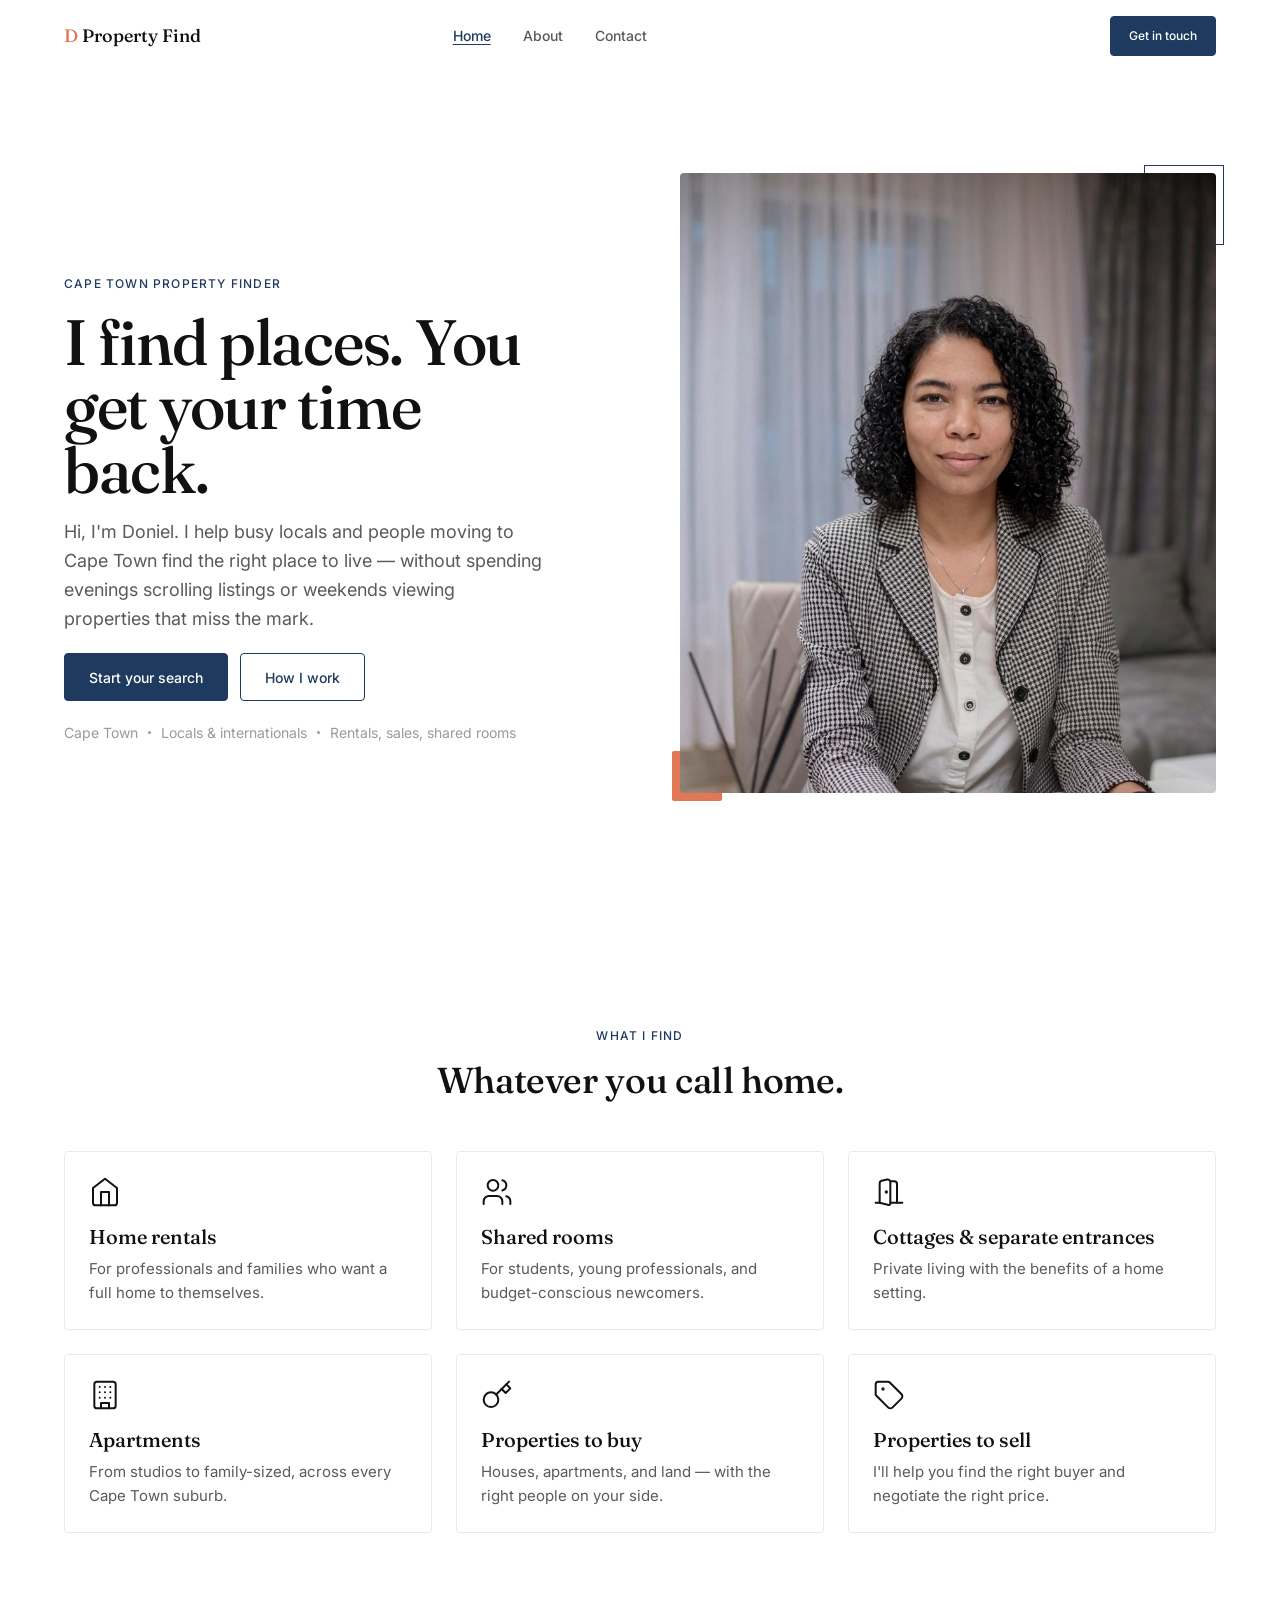
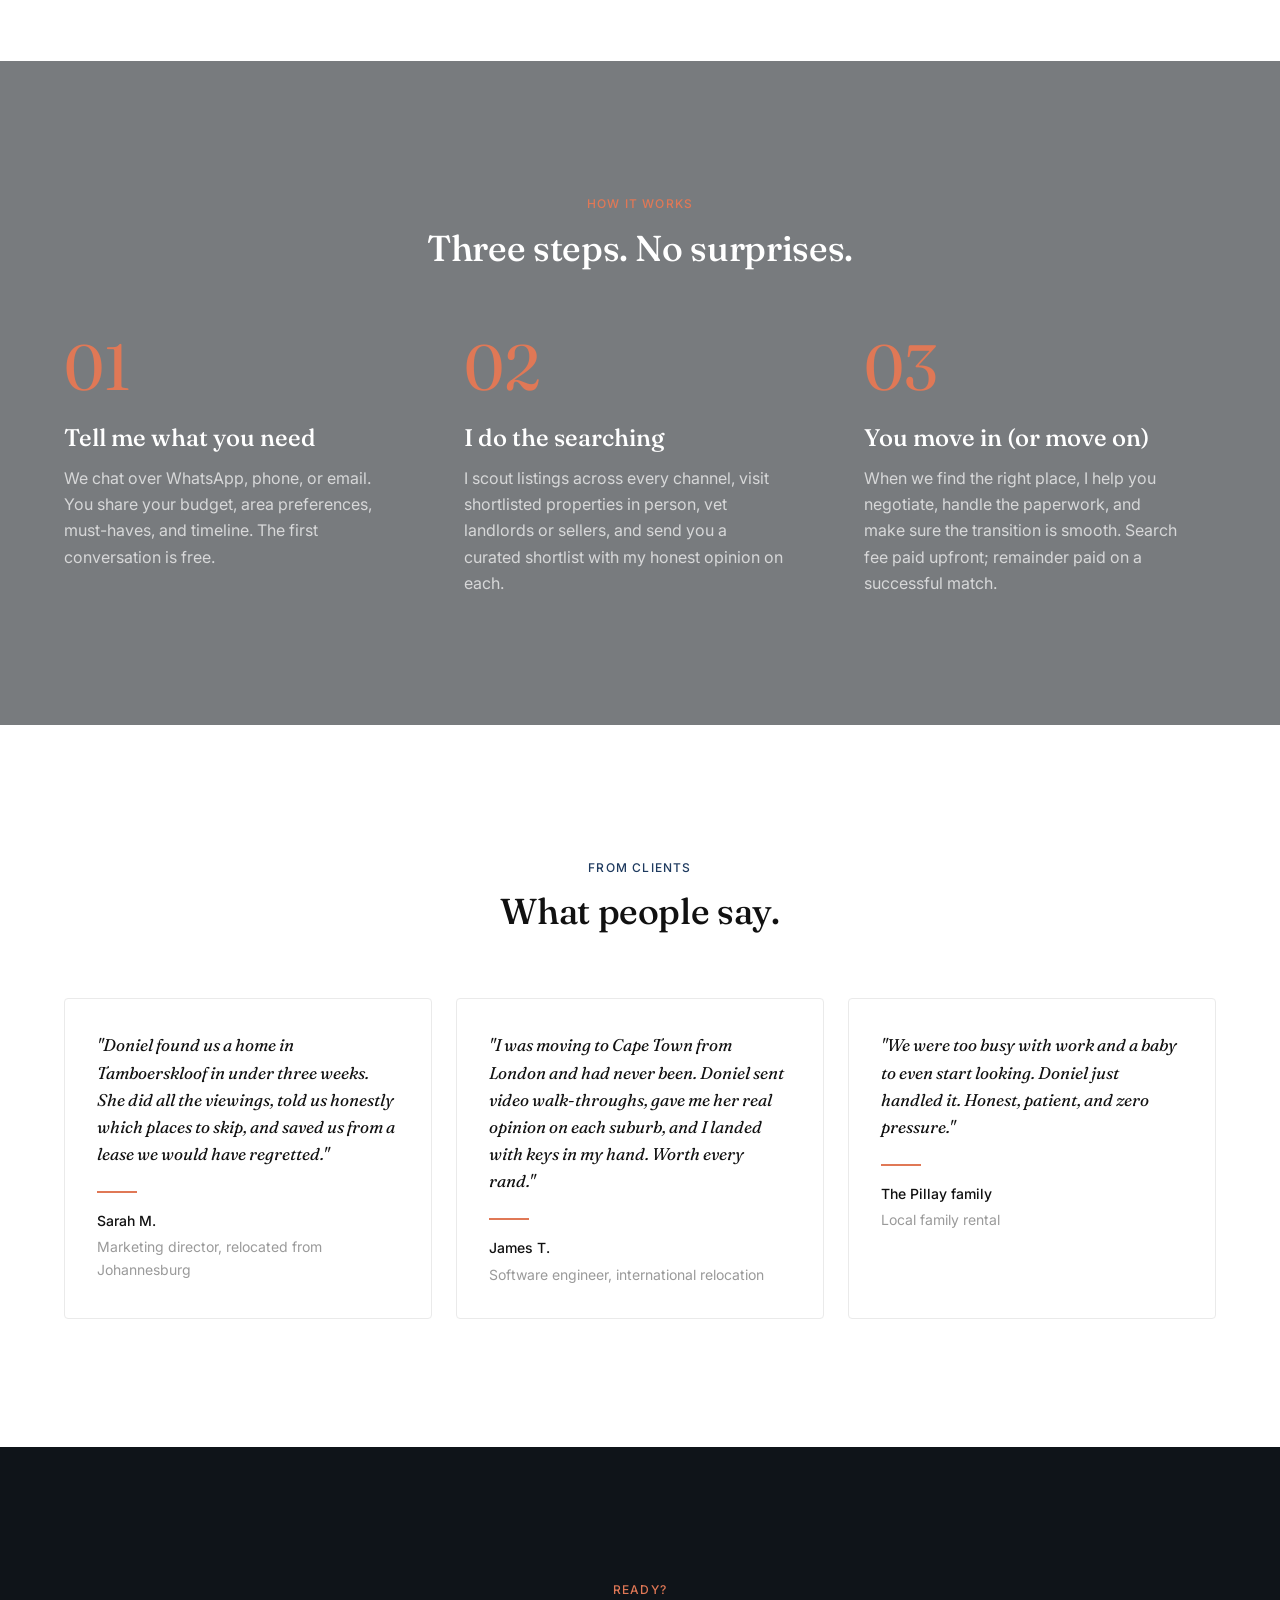
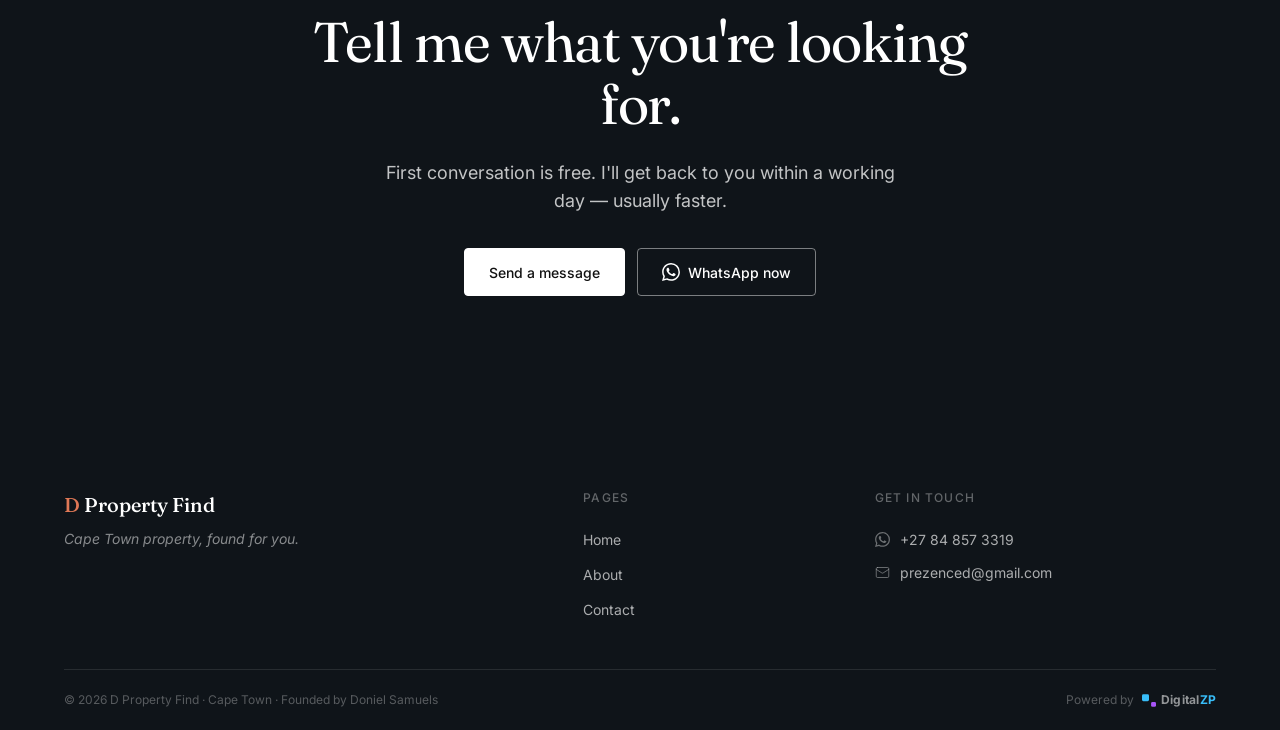
==== commit c4ff827d: "Update How It Works background, overlay, and mobile menu - Replace Pexels background with local How " ====
--- a/index.html
+++ b/index.html
@@ -1,4 +1,4 @@
-<!DOCTYPE html>
+﻿<!DOCTYPE html>
 <html lang="en">
 <head>
   <meta charset="UTF-8">
@@ -358,9 +358,9 @@
         <p>© 2026 D Property Find · Cape Town · Founded by Doniel Samuels</p>
         <p class="powered-by">Powered by
           <a href="https://digitalzp.com" class="powered-by-logo" target="_blank" rel="noopener noreferrer">
-            <svg width="13" height="12" viewBox="0 0 18 16" fill="none" aria-hidden="true">
-              <rect x="0" y="0" width="8" height="8" rx="2" fill="#38BDF8"/>
-              <rect x="10" y="8" width="8" height="8" rx="2" fill="#38BDF8" fill-opacity="0.55"/>
+            <svg width="14" height="13" viewBox="0 0 20 18" fill="none" aria-hidden="true">
+              <rect x="0" y="0" width="10" height="10" rx="2" fill="#38BDF8"/>
+              <rect x="13" y="11" width="7" height="7" rx="2" fill="#A855F7"/>
             </svg>
             <span>Digital<span class="powered-by-zp">ZP</span></span>
           </a>
--- a/styles.css
+++ b/styles.css
@@ -146,10 +146,10 @@
 .section--dark { background: var(--bg-deep); color: var(--ink-inverse); }
 
 /* Photo background — used for How It Works section */
-/* Pexels: aerial Cape Town coastal view — ID 1591373 by Sander Wehkamp */
+/* Local: assets/How It Works.jpg */
 .section--photo {
   position: relative;
-  background-image: url('https://images.pexels.com/photos/1591373/pexels-photo-1591373.jpeg?auto=compress&cs=tinysrgb&w=1920');
+  background-image: url('assets/How It Works.jpg');
   background-size: cover;
   background-position: center;
   background-attachment: fixed;
@@ -161,7 +161,7 @@
   content: '';
   position: absolute;
   inset: 0;
-  background: rgba(10, 15, 20, 0.80);
+  background: rgba(10, 15, 20, 0.55);
   z-index: -1;
 }
 
@@ -175,10 +175,6 @@
 .section--photo .step-title       { color: var(--ink-inverse); }
 .section--photo .step-desc        { color: rgba(255, 255, 255, 0.70); }
 
-/* Disable fixed attachment on mobile — avoids Safari jank */
-@media (max-width: 768px) {
-  .section--photo { background-attachment: scroll; }
-}
 
 .section-header {
   text-align: center;
@@ -280,29 +276,32 @@
 ───────────────────────────────────────────────────────────── */
 .mobile-menu {
   position: fixed;
-  inset: 0;
+  top: 0;
+  right: 0;
+  bottom: 0;
+  width: 280px;
   z-index: 200;
   background: var(--bg);
   display: flex;
   flex-direction: column;
-  align-items: center;
-  justify-content: center;
+  padding: 80px 32px 40px;
+  box-shadow: -8px 0 32px rgba(0, 0, 0, 0.12);
   opacity: 0;
   pointer-events: none;
-  transform: translateY(-8px);
+  transform: translateX(100%);
   transition: opacity 300ms ease, transform 300ms ease;
 }
 
 .mobile-menu.is-open {
   opacity: 1;
   pointer-events: auto;
-  transform: translateY(0);
+  transform: translateX(0);
 }
 
 .mobile-menu-close {
   position: absolute;
   top: 20px;
-  right: 24px;
+  right: 20px;
   display: flex;
   align-items: center;
   justify-content: center;
@@ -314,23 +313,23 @@
 .mobile-menu nav {
   display: flex;
   flex-direction: column;
-  align-items: center;
-  gap: 40px;
+  align-items: flex-start;
+  gap: 8px;
 }
 
 .mobile-menu nav a {
-  font-family: var(--font-serif);
-  font-size: var(--text-h2);
-  font-weight: 500;
-  color: var(--ink);
+  font-family: var(--font-sans);
+  font-size: 1rem;
+  font-weight: 500;
+  color: var(--ink);
+  padding: 10px 0;
   transition: color var(--ease);
 }
 
 .mobile-menu nav a:hover { color: var(--accent); }
 
 .mobile-menu-bottom {
-  position: absolute;
-  bottom: 48px;
+  margin-top: auto;
 }
 
 /* ─────────────────────────────────────────────────────────────
